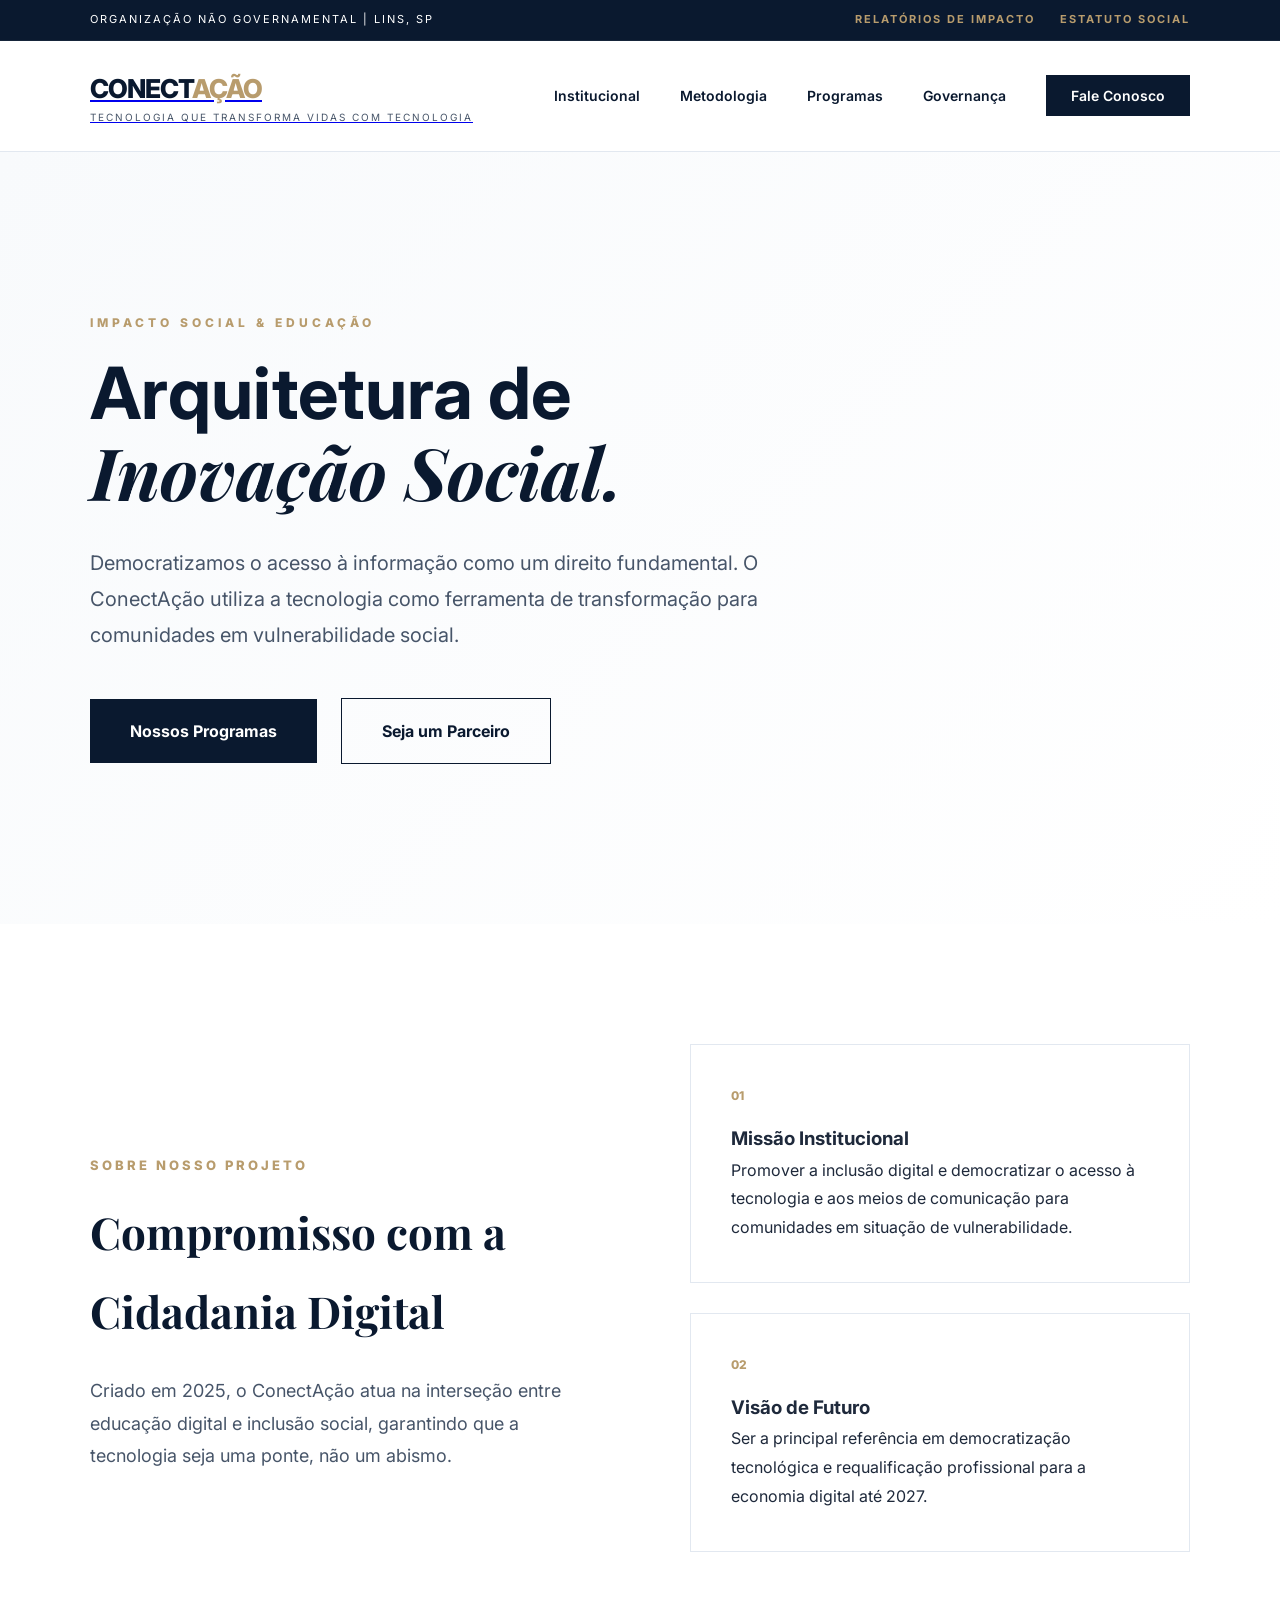
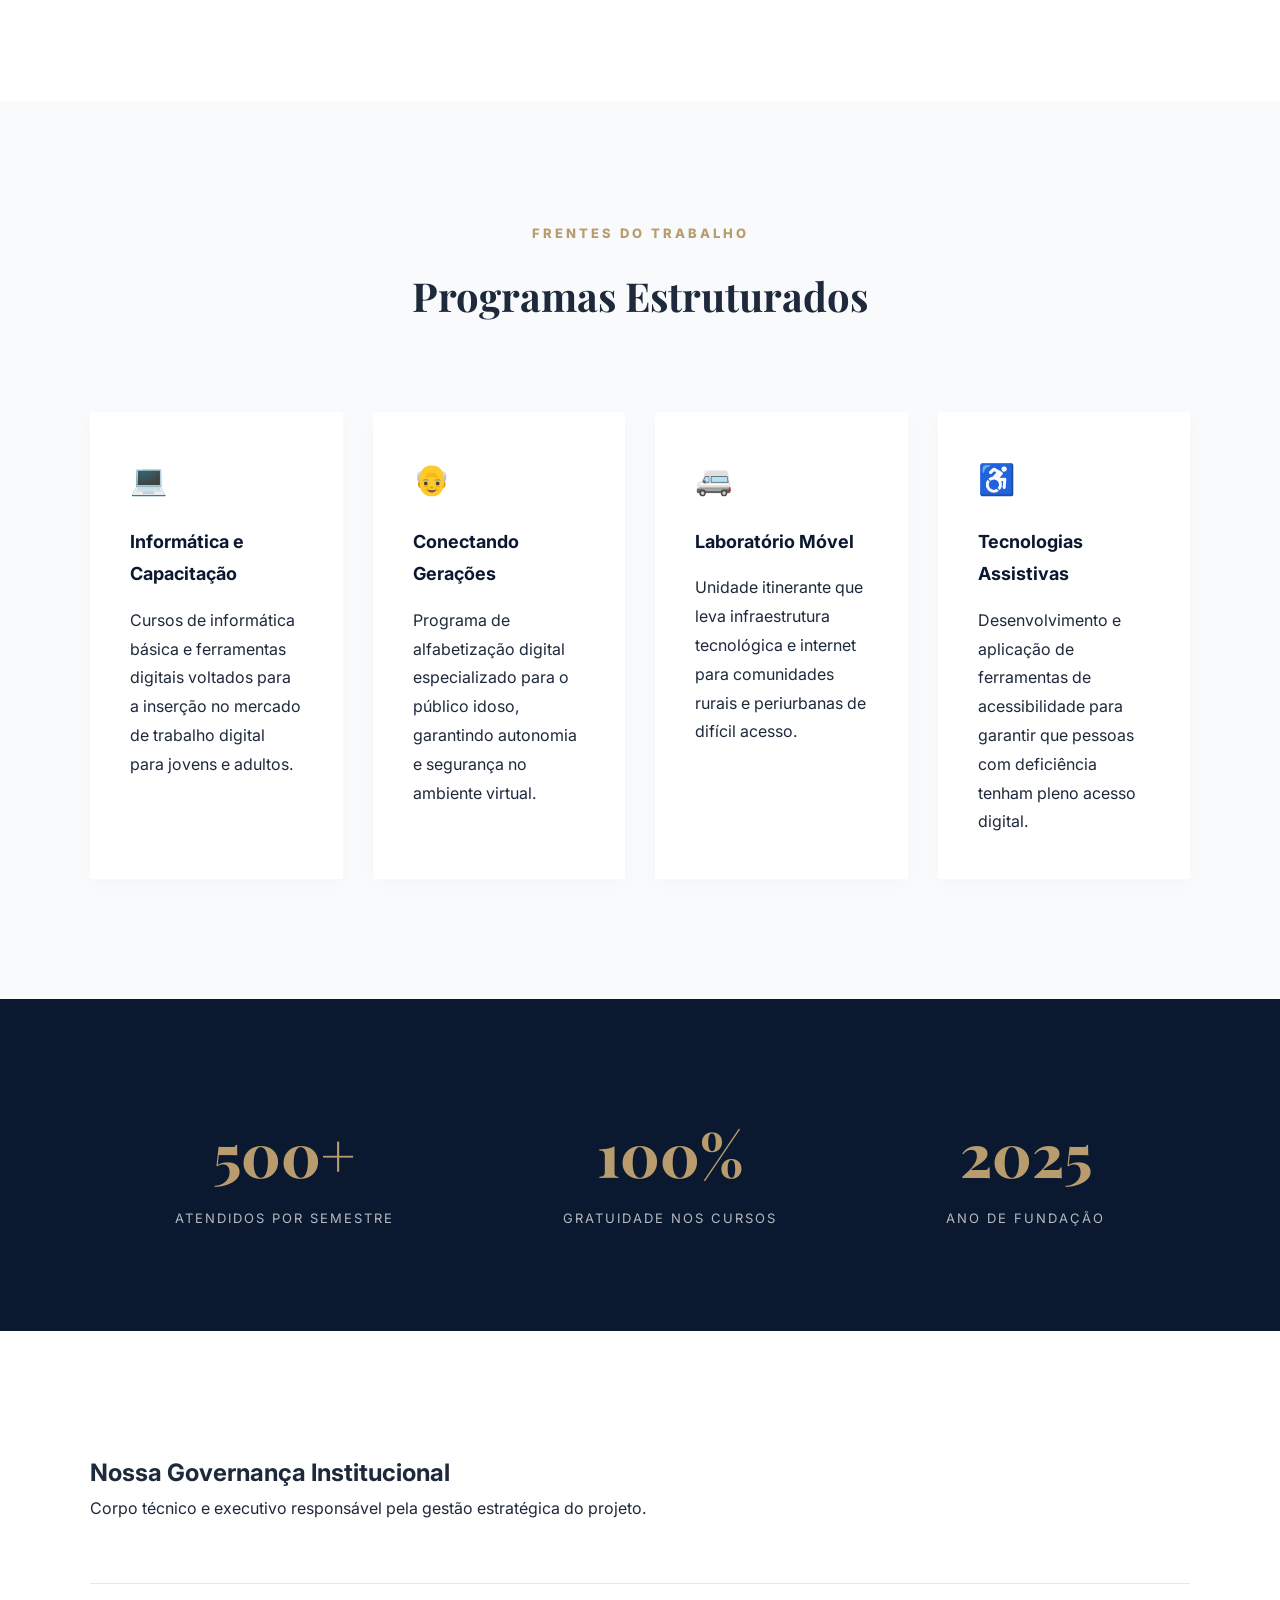
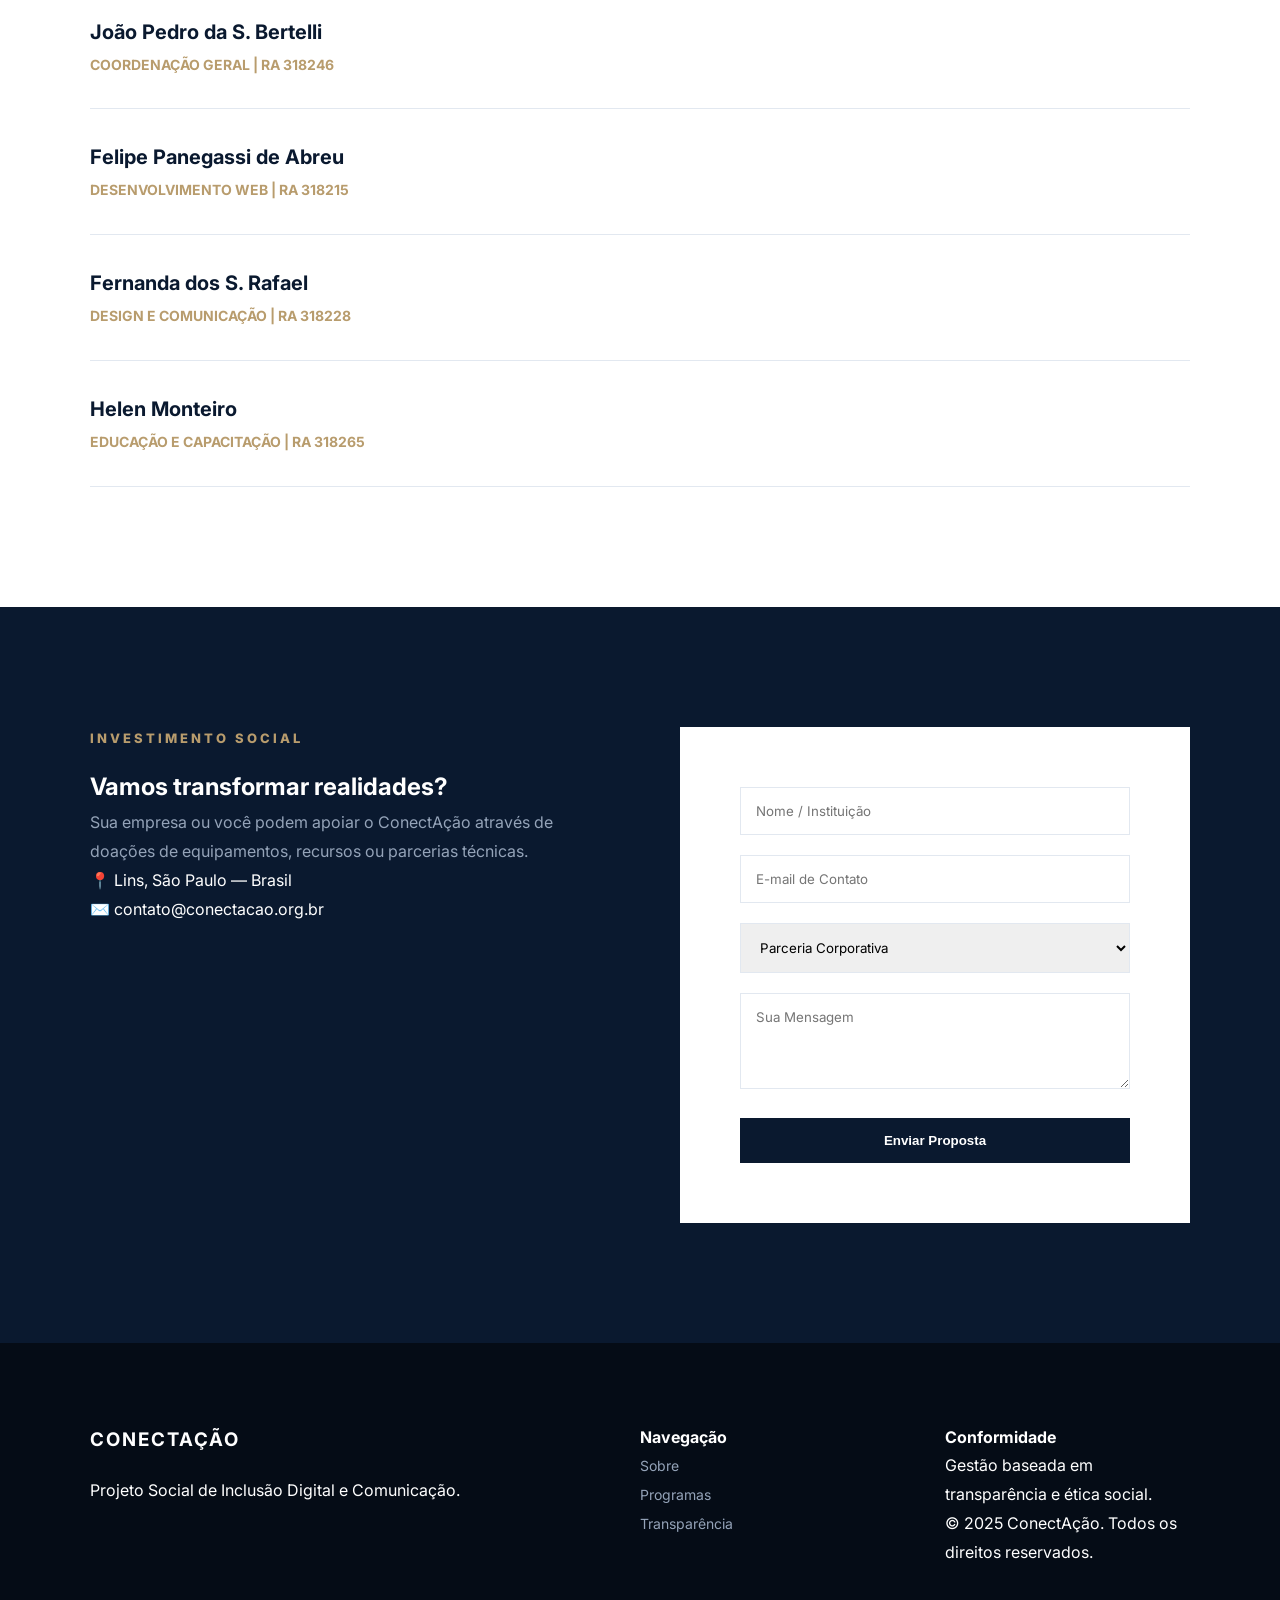
==== index.html @ 2ae2122b "fix: move arquivos para a raiz do repositorio" ====
<!DOCTYPE html>
<html lang="pt-BR">
<head>
    <meta charset="UTF-8">
    <meta name="viewport" content="width=device-width, initial-scale=1.0">
    <title>ConectAção — Inclusão Digital e Responsabilidade Social</title>
    <link href="https://fonts.googleapis.com/css2?family=Playfair+Display:ital,wght@0,700;1,700&family=Inter:wght@300;400;500;600;700;800&display=swap" rel="stylesheet">
    <link rel="stylesheet" href="Styles.css">
</head>
<body>

    <aside class="top-bar">
        <div class="container flex-row">
            <div class="top-label">Organização Não Governamental | Lins, SP</div>
            <div class="top-nav">
                <a href="#transparencia">Relatórios de Impacto</a>
                <a href="#governanca">Estatuto Social</a>
            </div>
        </div>
    </aside>

    <header class="main-header">
        <div class="container header-wrapper">
            <div class="brand">
                <a href="#" class="logo-group">
                    <span class="logo-main">CONECT<span>AÇÃO</span></span>
                    <span class="logo-tagline">Tecnologia que transforma vidas com tecnologia</span>
                </a>
            </div>
            <nav class="navigation">
                <ul class="nav-list">
                    <li><a href="#institucional">Institucional</a></li>
                    <li><a href="#metodologia">Metodologia</a></li>
                    <li><a href="#programas">Programas</a></li>
                    <li><a href="#equipe">Governança</a></li>
                    <li><a href="#contato" class="btn-nav">Fale Conosco</a></li>
                </ul>
            </nav>
        </div>
    </header>

    <main>
        <section class="hero-section">
            <div class="container">
                <div class="hero-grid">
                    <div class="hero-content">
                        <span class="category-tag">Impacto Social & Educação</span>
                        <h1>Arquitetura de <br><span class="serif">Inovação Social.</span></h1>
                        <p>Democratizamos o acesso à informação como um direito fundamental. O ConectAção utiliza a tecnologia como ferramenta de transformação para comunidades em vulnerabilidade social.</p>
                        <div class="hero-cta">
                            <a href="#programas" class="btn btn-dark">Nossos Programas</a>
                            <a href="#contato" class="btn btn-outline">Seja um Parceiro</a>
                        </div>
                    </div>
                </div>
            </div>
        </section>

        <section id="institucional" class="section-spacer">
            <div class="container">
                <div class="grid-2">
                    <div class="content-header">
                        <span class="overline">Sobre nosso Projeto</span>
                        <h2>Compromisso com a Cidadania Digital</h2>
                        <p class="text-lead">Criado em 2025, o ConectAção atua na interseção entre educação digital e inclusão social, garantindo que a tecnologia seja uma ponte, não um abismo.</p>
                    </div>
                    <div class="cards-stack">
                        <div class="info-card">
                            <div class="card-num">01</div>
                            <h3>Missão Institucional</h3>
                            <p>Promover a inclusão digital e democratizar o acesso à tecnologia e aos meios de comunicação para comunidades em situação de vulnerabilidade.</p>
                        </div>
                        <div class="info-card">
                            <div class="card-num">02</div>
                            <h3>Visão de Futuro</h3>
                            <p>Ser a principal referência em democratização tecnológica e requalificação profissional para a economia digital até 2027.</p>
                        </div>
                    </div>
                </div>
            </div>
        </section>

        <section id="programas" class="section-spacer bg-soft">
            <div class="container">
                <div class="center-header">
                    <span class="overline">Frentes do Trabalho</span>
                    <h2>Programas Estruturados</h2>
                </div>
                <div class="program-grid">
                    <article class="program-item">
                        <div class="p-icon">💻</div>
                        <h4>Informática e Capacitação</h4>
                        <p>Cursos de informática básica e ferramentas digitais voltados para a inserção no mercado de trabalho digital para jovens e adultos.</p>
                    </article>
                    <article class="program-item">
                        <div class="p-icon">👴</div>
                        <h4>Conectando Gerações</h4>
                        <p>Programa de alfabetização digital especializado para o público idoso, garantindo autonomia e segurança no ambiente virtual.</p>
                    </article>
                    <article class="program-item">
                        <div class="p-icon">🚐</div>
                        <h4>Laboratório Móvel</h4>
                        <p>Unidade itinerante que leva infraestrutura tecnológica e internet para comunidades rurais e periurbanas de difícil acesso.</p>
                    </article>
                    <article class="program-item">
                        <div class="p-icon">♿</div>
                        <h4>Tecnologias Assistivas</h4>
                        <p>Desenvolvimento e aplicação de ferramentas de acessibilidade para garantir que pessoas com deficiência tenham pleno acesso digital.</p>
                    </article>
                </div>
            </div>
        </section>

        <section class="impact-stats">
            <div class="container">
                <div class="stats-grid">
                    <div class="stat-box">
                        <div class="stat-value">500+</div>
                        <div class="stat-label">Atendidos por Semestre</div>
                    </div>
                    <div class="stat-box">
                        <div class="stat-value">100%</div>
                        <div class="stat-label">Gratuidade nos Cursos</div>
                    </div>
                    <div class="stat-box">
                        <div class="stat-value">2025</div>
                        <div class="stat-label">Ano de Fundação</div>
                    </div>
                </div>
            </div>
        </section>

        <section id="equipe" class="section-spacer">
            <div class="container">
                <div class="section-title-line">
                    <h2>Nossa Governança Institucional</h2>
                    <p>Corpo técnico e executivo responsável pela gestão estratégica do projeto.</p>
                </div>
                <div class="team-list">
                    <div class="member-entry">
                        <div class="member-info">
                            <strong>João Pedro da S. Bertelli</strong>
                            <span>Coordenação Geral | RA 318246</span>
                        </div>
                    </div>
                    <div class="member-entry">
                        <div class="member-info">
                            <strong>Felipe Panegassi de Abreu</strong>
                            <span>Desenvolvimento Web | RA 318215</span>
                        </div>
                    </div>
                    <div class="member-entry">
                        <div class="member-info">
                            <strong>Fernanda dos S. Rafael</strong>
                            <span>Design e Comunicação | RA 318228</span>
                        </div>
                    </div>
                    <div class="member-entry">
                        <div class="member-info">
                            <strong>Helen Monteiro </strong>
                            <span>Educação e Capacitação | RA 318265</span>
                        </div>
                    </div>
                </div>
            </div>
        </section>

        <section id="contato" class="section-spacer bg-dark">
            <div class="container">
                <div class="contact-wrapper">
                    <div class="contact-text">
                        <span class="overline gold">Investimento Social</span>
                        <h2 class="white">Vamos transformar realidades?</h2>
                        <p class="white-faded">Sua empresa ou você podem apoiar o ConectAção através de doações de equipamentos, recursos ou parcerias técnicas.</p>
                        <div class="contact-details">
                            <p class="white">📍 Lins, São Paulo — Brasil</p>
                            <p class="white">✉️ contato@conectacao.org.br</p>
                        </div>
                    </div>
                    <div class="contact-form">
                        <form>
                            <input type="text" placeholder="Nome / Instituição" required>
                            <input type="email" placeholder="E-mail de Contato" required>
                            <select>
                                <option>Parceria Corporativa</option>
                                <option>Doação de Equipamentos</option>
                                <option>Voluntariado Técnico</option>
                                <option>Dúvidas Gerais</option>
                            </select>
                            <textarea rows="4" placeholder="Sua Mensagem"></textarea>
                            <button type="submit" class="btn-submit">Enviar Proposta</button>
                        </form>
                    </div>
                </div>
            </div>
        </section>
    </main>

    <footer class="footer-corporate">
        <div class="container footer-grid">
            <div class="footer-brand">
                <h3>CONECTAÇÃO</h3>
                <p>Projeto Social de Inclusão Digital e Comunicação.</p>
            </div>
            <div class="footer-links">
                <h4>Navegação</h4>
                <ul>
                    <li><a href="#institucional">Sobre</a></li>
                    <li><a href="#programas">Programas</a></li>
                    <li><a href="#contato">Transparência</a></li>
                </ul>
            </div>
            <div class="footer-legal">
                <h4>Conformidade</h4>
                <p>Gestão baseada em transparência e ética social.</p>
                <p>&copy; 2025 ConectAção. Todos os direitos reservados.</p>
            </div>
        </div>
    </footer>

</body>
</html>
---- Styles.css ----
/* 1. VARIÁVEIS E SISTEMA DE DESIGN */
:root {
    --navy-blue: #0a192f;
    --navy-light: #112240;
    --gold-subtle: #b89c6d;
    --gold-dark: #967d48;
    --slate-dark: #1e293b;
    --slate-text: #475569;
    --border-gray: #e2e8f0;
    --soft-bg: #f8fafc;
    --pure-white: #ffffff;
    --transition-smooth: all 0.5s cubic-bezier(0.165, 0.84, 0.44, 1);
    --container-width: 1140px;
}

/* 2. CONFIGURAÇÕES BASE */
* {
    margin: 0;
    padding: 0;
    box-sizing: border-box;
}

html {
    scroll-behavior: smooth;
}

body {
    font-family: 'Inter', sans-serif;
    color: var(--slate-dark);
    line-height: 1.8;
    background-color: var(--pure-white);
    -webkit-font-smoothing: antialiased;
}

/* 3. UTILITÁRIOS DE LAYOUT */
.container {
    max-width: var(--container-width);
    margin: 0 auto;
    padding: 0 20px;
}

.flex-row {
    display: flex;
    justify-content: space-between;
    align-items: center;
}

.section-spacer {
    padding: 120px 0;
}

.bg-soft { background-color: var(--soft-bg); }
.bg-dark { background-color: var(--navy-blue); }

.white { color: var(--pure-white); }
.white-faded { color: #94a3b8; }
.serif { font-family: 'Playfair Display', serif; font-style: italic; }

/* 4. TOP BAR & HEADER */
.top-bar {
    background: var(--navy-blue);
    color: var(--pure-white);
    font-size: 11px;
    padding: 10px 0;
    text-transform: uppercase;
    letter-spacing: 2px;
    border-bottom: 1px solid rgba(255,255,255,0.05);
}

.top-nav a {
    color: var(--gold-subtle);
    text-decoration: none;
    margin-left: 20px;
    font-weight: 700;
}

.main-header {
    padding: 25px 0;
    border-bottom: 1px solid var(--border-gray);
    position: sticky;
    top: 0;
    background: rgba(255,255,255,0.98);
    z-index: 1000;
}

.header-wrapper {
    display: flex;
    justify-content: space-between;
    align-items: center;
}

.logo-main {
    font-weight: 800;
    font-size: 26px;
    letter-spacing: -1px;
    color: var(--navy-blue);
    display: block;
}

.logo-main span { color: var(--gold-subtle); }

.logo-tagline {
    font-size: 10px;
    text-transform: uppercase;
    letter-spacing: 2px;
    color: var(--slate-text);
    display: block;
    margin-top: -5px;
}

.nav-list {
    display: flex;
    list-style: none;
    gap: 40px;
    align-items: center;
}

.nav-list a {
    text-decoration: none;
    color: var(--navy-blue);
    font-size: 14px;
    font-weight: 600;
    transition: var(--transition-smooth);
}

.nav-list a:hover { color: var(--gold-subtle); }

.btn-nav {
    background: var(--navy-blue);
    color: #fff !important;
    padding: 12px 25px;
    border-radius: 0;
}

/* 5. HERO SECTION */
.hero-section {
    padding: 160px 0;
    background: linear-gradient(135deg, var(--soft-bg) 0%, #ffffff 100%);
    position: relative;
    overflow: hidden;
}

.hero-grid {
    display: grid;
    grid-template-columns: 1fr;
}

.category-tag {
    color: var(--gold-subtle);
    text-transform: uppercase;
    font-weight: 800;
    font-size: 12px;
    letter-spacing: 4px;
    display: block;
    margin-bottom: 20px;
}

.hero-content h1 {
    font-size: 72px;
    line-height: 1.1;
    color: var(--navy-blue);
    margin-bottom: 30px;
}

.hero-content p {
    font-size: 20px;
    max-width: 700px;
    color: var(--slate-text);
    margin-bottom: 45px;
}

.btn {
    padding: 18px 40px;
    text-decoration: none;
    font-weight: 700;
    display: inline-block;
    transition: var(--transition-smooth);
}

.btn-dark { background: var(--navy-blue); color: #fff; }
.btn-outline { border: 1px solid var(--navy-blue); color: var(--navy-blue); margin-left: 20px; }

/* 6. INSTITUCIONAL GRID */
.grid-2 {
    display: grid;
    grid-template-columns: 1fr 1fr;
    gap: 100px;
    align-items: center;
}

.overline {
    color: var(--gold-subtle);
    text-transform: uppercase;
    font-size: 13px;
    font-weight: 800;
    letter-spacing: 3px;
    display: block;
    margin-bottom: 15px;
}

.content-header h2 {
    font-family: 'Playfair Display', serif;
    font-size: 44px;
    color: var(--navy-blue);
    margin-bottom: 25px;
}

.text-lead { font-size: 18px; color: var(--slate-text); }

.info-card {
    padding: 40px;
    border: 1px solid var(--border-gray);
    margin-bottom: 30px;
    transition: var(--transition-smooth);
}

.info-card:hover { border-color: var(--gold-subtle); transform: translateY(-5px); }

.card-num { color: var(--gold-subtle); font-weight: 800; font-size: 12px; margin-bottom: 15px; }

/* 7. PROGRAMAS GRID */
.center-header { text-align: center; margin-bottom: 80px; }
.center-header h2 { font-family: 'Playfair Display', serif; font-size: 40px; }

.program-grid {
    display: grid;
    grid-template-columns: repeat(4, 1fr);
    gap: 30px;
}

.program-item {
    background: #fff;
    padding: 40px;
    border-bottom: 3px solid transparent;
    transition: var(--transition-smooth);
    box-shadow: 0 5px 15px rgba(0,0,0,0.02);
}

.program-item:hover {
    border-bottom-color: var(--gold-subtle);
    box-shadow: 0 20px 40px rgba(0,0,0,0.05);
}

.p-icon { font-size: 30px; margin-bottom: 20px; }
.program-item h4 { margin-bottom: 15px; color: var(--navy-blue); font-size: 18px; }

/* 8. ESTATÍSTICAS */
.impact-stats {
    padding: 100px 0;
    background: var(--navy-blue);
    color: #fff;
}

.stats-grid {
    display: flex;
    justify-content: space-around;
    text-align: center;
}

.stat-value { font-size: 60px; font-weight: 800; color: var(--gold-subtle); font-family: 'Playfair Display', serif; }
.stat-label { text-transform: uppercase; letter-spacing: 2px; font-size: 13px; opacity: 0.7; }

/* 9. GOVERNANÇA LISTA */
.team-list { margin-top: 60px; border-top: 1px solid var(--border-gray); }
.member-entry {
    padding: 30px 0;
    border-bottom: 1px solid var(--border-gray);
    display: flex;
    justify-content: space-between;
}

.member-info strong { font-size: 20px; color: var(--navy-blue); display: block; }
.member-info span { font-size: 14px; color: var(--gold-subtle); font-weight: 700; text-transform: uppercase; }

/* 10. CONTATO & FORMULÁRIO */
.contact-wrapper {
    display: grid;
    grid-template-columns: 1fr 1fr;
    gap: 80px;
}

.contact-form {
    background: #fff;
    padding: 60px;
}

.contact-form input, .contact-form select, .contact-form textarea {
    width: 100%;
    padding: 15px;
    margin-bottom: 20px;
    border: 1px solid var(--border-gray);
    font-family: inherit;
}

.btn-submit {
    background: var(--navy-blue);
    color: #fff;
    padding: 15px 30px;
    border: none;
    font-weight: 800;
    cursor: pointer;
    width: 100%;
}

/* 11. FOOTER */
.footer-corporate {
    background: #050c16;
    color: #fff;
    padding: 80px 0 40px;
}

.footer-grid { display: grid; grid-template-columns: 2fr 1fr 1fr; gap: 60px; }
.footer-brand h3 { letter-spacing: 2px; margin-bottom: 20px; }
.footer-links ul { list-style: none; }
.footer-links a { color: #94a3b8; text-decoration: none; font-size: 14px; }

/* 12. RESPONSIVIDADE ADAPTATIVA */
@media (max-width: 992px) {
    .grid-2, .contact-wrapper { grid-template-columns: 1fr; gap: 50px; }
    .program-grid { grid-template-columns: repeat(2, 1fr); }
    .hero-content h1 { font-size: 50px; }
}

@media (max-width: 768px) {
    .stats-grid { flex-direction: column; gap: 40px; }
    .nav-list { display: none; } /* Implementar Menu Mobile se necessário */
    .hero-section { padding: 100px 0; }
}
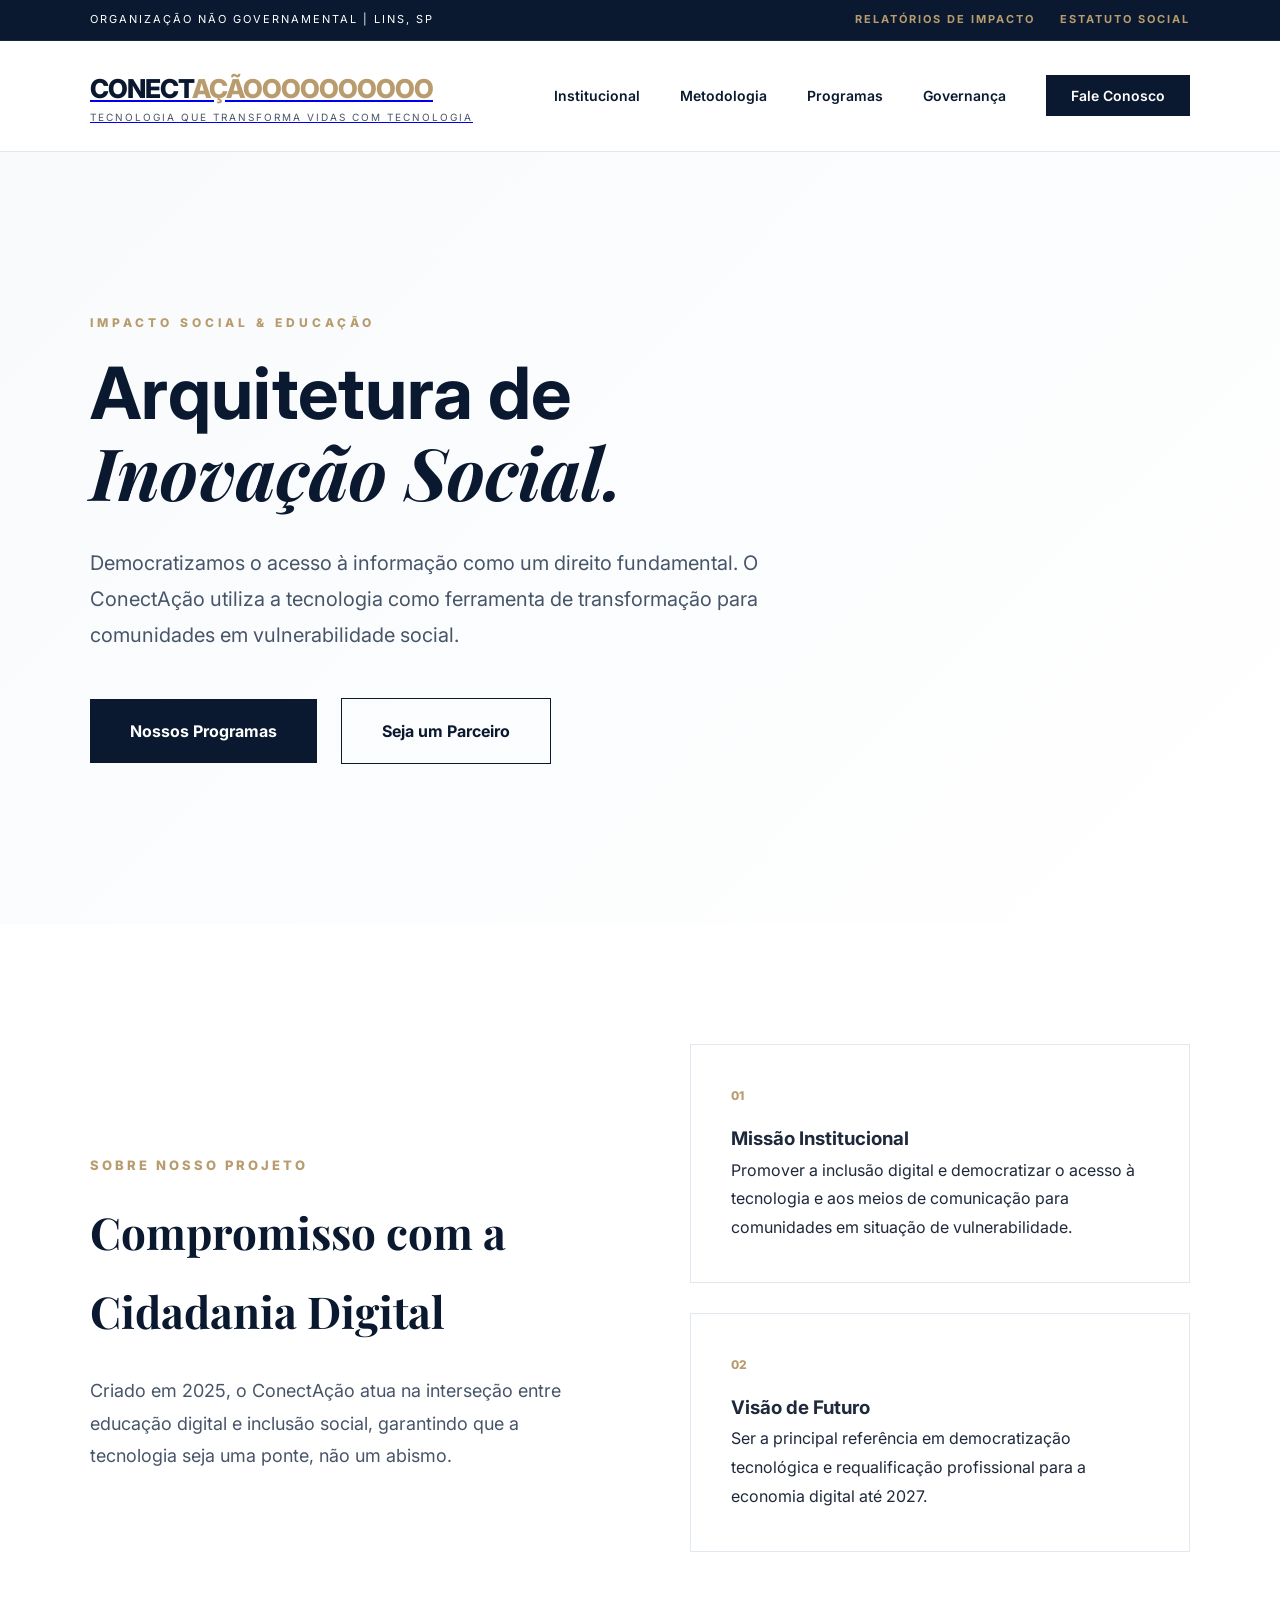
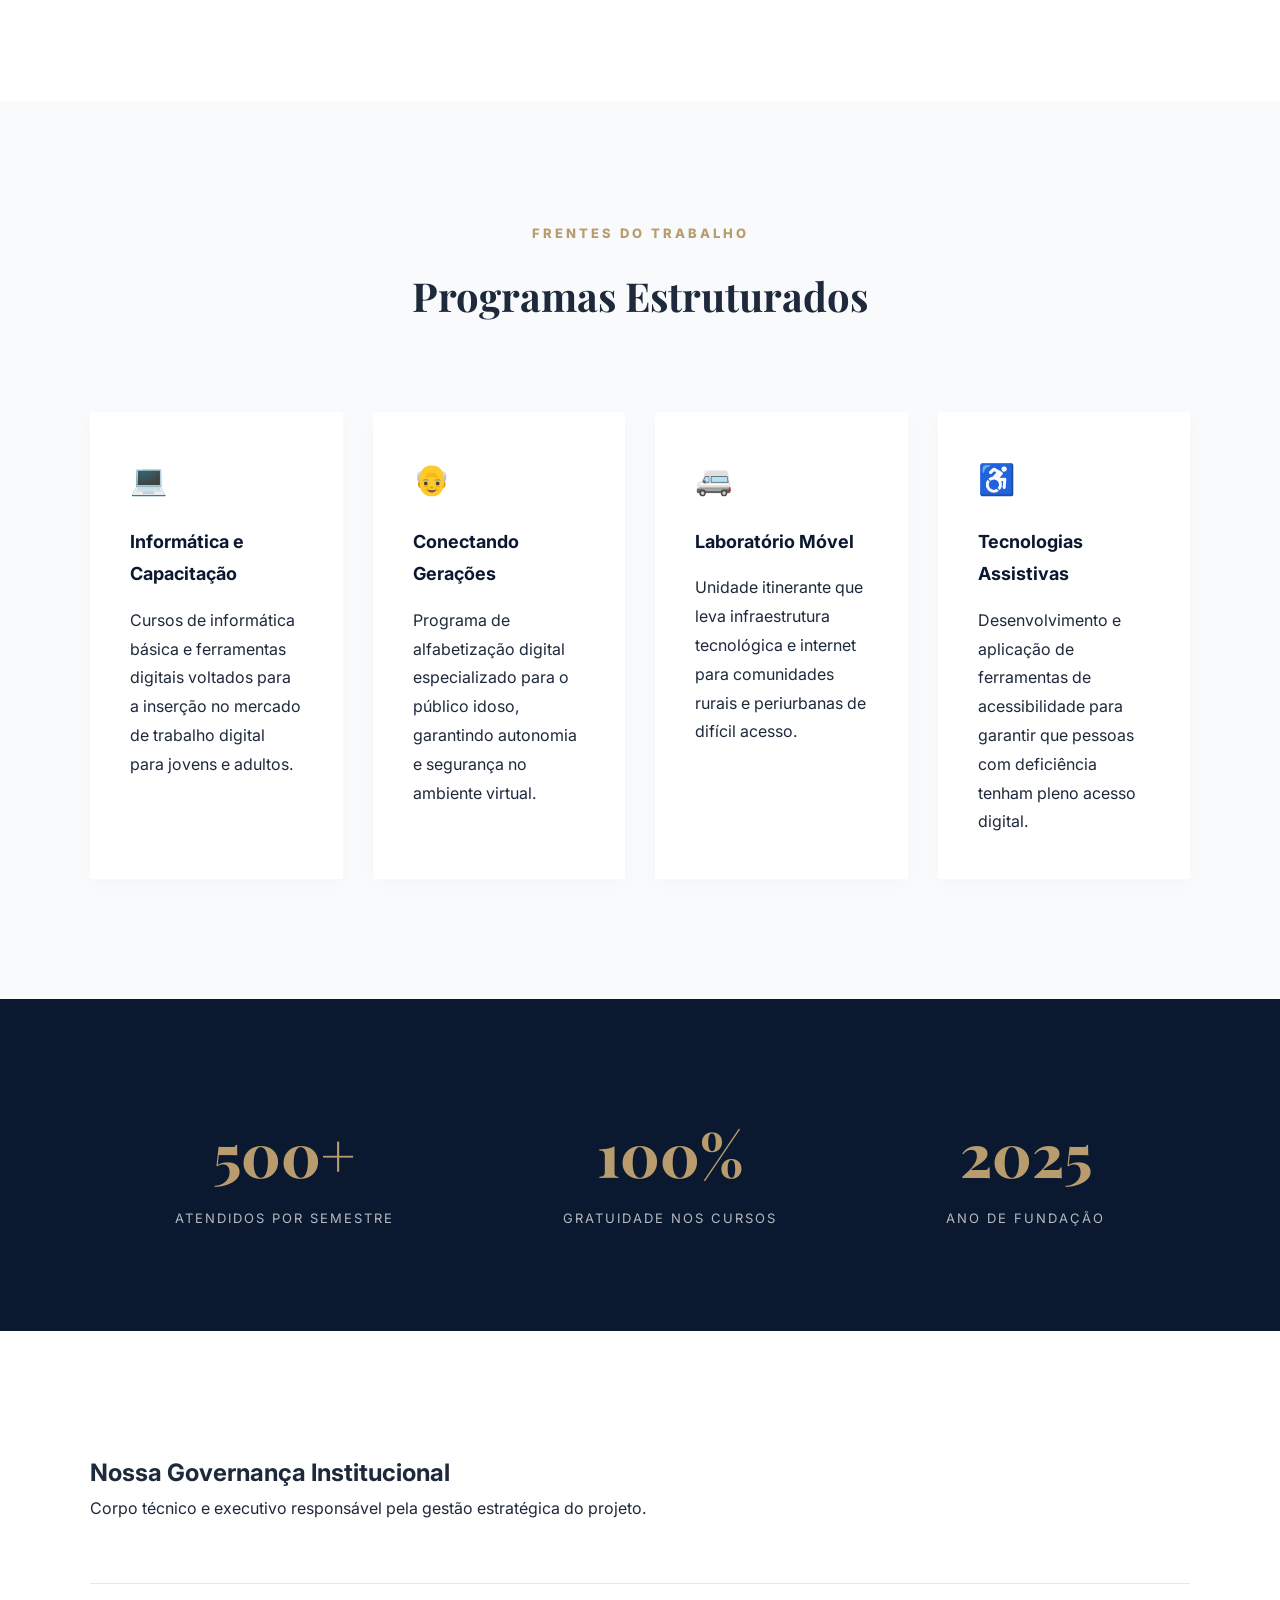
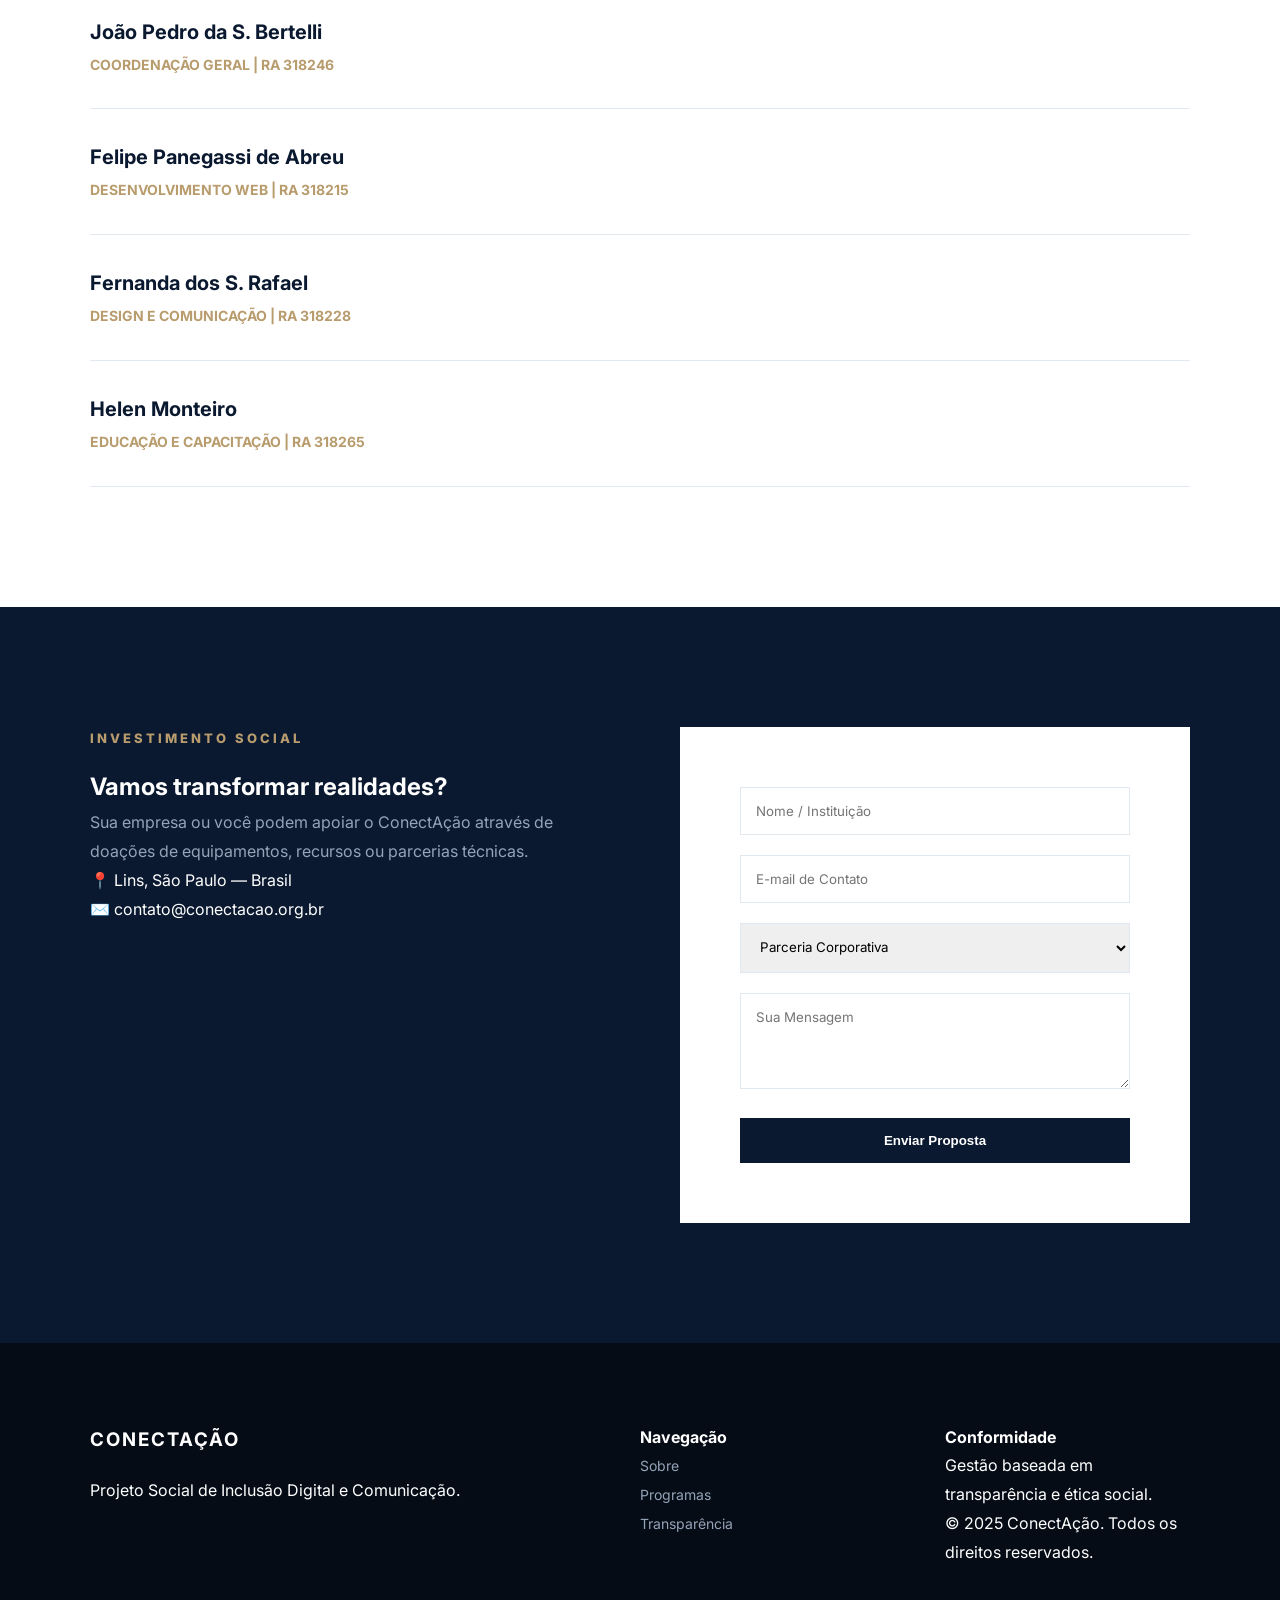
==== commit 71167878: "testando jenkins" ====
--- a/index.html
+++ b/index.html
@@ -23,7 +23,7 @@
         <div class="container header-wrapper">
             <div class="brand">
                 <a href="#" class="logo-group">
-                    <span class="logo-main">CONECT<span>AÇÃO</span></span>
+                    <span class="logo-main">CONECT<span>AÇÃOOOOOOOOOO</span></span>
                     <span class="logo-tagline">Tecnologia que transforma vidas com tecnologia</span>
                 </a>
             </div>
